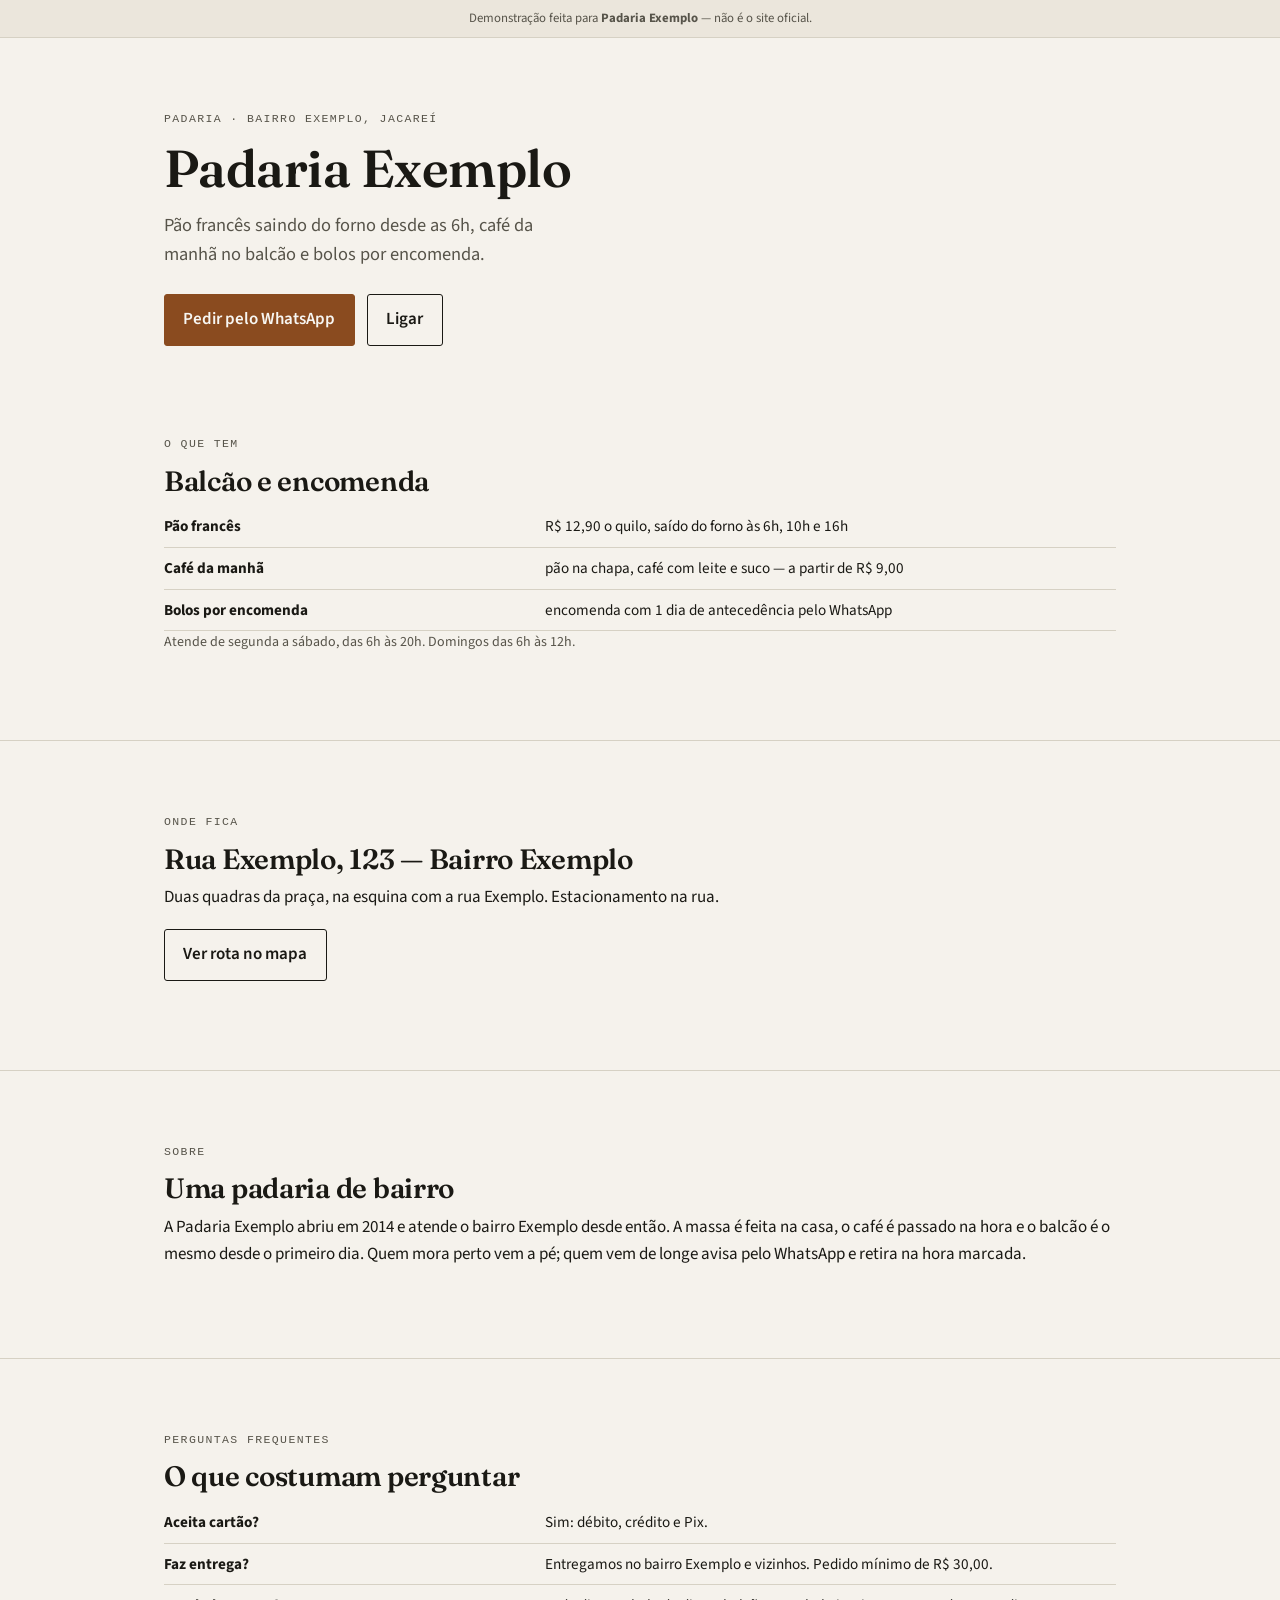
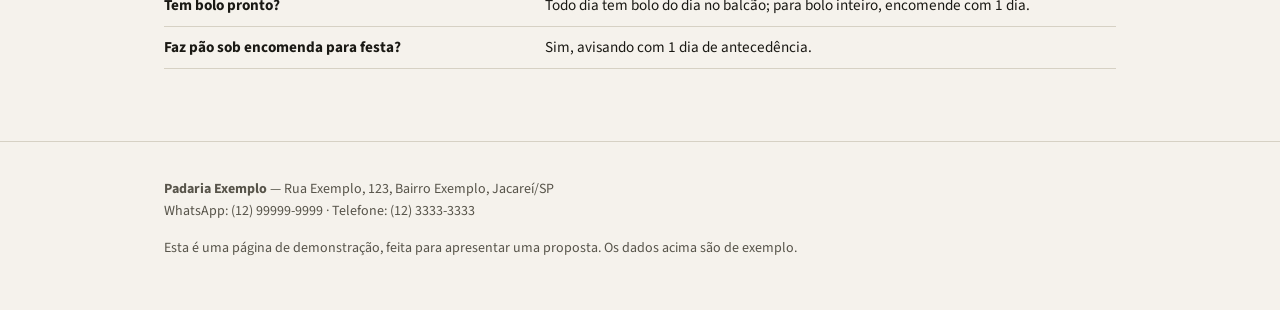
==== demos/_template/index.html @ 0478eab7 "chore: bootstrap demo pages repo - estrutura, tokens visuais (assets/base.css) e registro em demos.j" ====
<!DOCTYPE html>
<html lang="pt-BR">
<head>
<meta charset="utf-8">
<meta name="viewport" content="width=device-width, initial-scale=1">
<!-- TROCAR: nome do negócio + bairro + cidade -->
<title>Padaria Exemplo — padaria em Jacareí, SP</title>
<meta name="description" content="Padaria Exemplo: pães, bolos e café da manhã no bairro Exemplo, em Jacareí. Abre de segunda a sábado. Peça pelo WhatsApp.">
<meta name="robots" content="noindex, nofollow">
<meta name="color-scheme" content="light">
<!-- TROCAR: buscar as fontes que combinam com o segmento (ver architecture_docs/visual.md 2.3) -->
<link rel="preconnect" href="https://fonts.googleapis.com">
<link rel="preconnect" href="https://fonts.gstatic.com" crossorigin>
<link rel="stylesheet" href="https://fonts.googleapis.com/css2?family=Fraunces:opsz,wght@9..144,500;9..144,600&family=Source+Sans+3:wght@400;600&display=swap">
<link rel="stylesheet" href="../../assets/base.css">
<link rel="stylesheet" href="./demo.css">
</head>
<body>
<div class="demo-banner">Demonstração feita para <strong>Padaria Exemplo</strong> — não é o site oficial.</div>

<header class="topo">
  <div class="wrap">
    <p class="label">padaria · bairro exemplo, jacareí</p>
    <h1>Padaria Exemplo</h1>
    <!-- TROCAR: uma frase concreta do que o negócio faz (sem superlativo) -->
    <p class="lead">Pão francês saindo do forno desde as 6h, café da manhã no balcão e bolos por encomenda.</p>
    <!-- TROCAR: número de WhatsApp do negócio e mensagem pré-preenchida -->
    <p class="acoes">
      <a class="btn" href="https://wa.me/5512999999999?text=Ol%C3%A1%2C%20vi%20a%20p%C3%A1gina%20da%20padaria%20e%20quero%20fazer%20um%20pedido">Pedir pelo WhatsApp</a>
      <a class="btn btn--ghost" href="tel:+551233333333">Ligar</a>
    </p>
  </div>
</header>

<main>
  <section class="section">
    <div class="wrap">
      <p class="label">o que tem</p>
      <h2>Balcão e encomenda</h2>
      <!-- TROCAR: preços reais que o negócio publica. Sem preço inventado. -->
      <table class="simples">
        <tr><th>Pão francês</th><td>R$ 12,90 o quilo, saído do forno às 6h, 10h e 16h</td></tr>
        <tr><th>Café da manhã</th><td>pão na chapa, café com leite e suco — a partir de R$ 9,00</td></tr>
        <tr><th>Bolos por encomenda</th><td>encomenda com 1 dia de antecedência pelo WhatsApp</td></tr>
      </table>
      <!-- TROCAR: horário real -->
      <p class="small muted">Atende de segunda a sábado, das 6h às 20h. Domingos das 6h às 12h.</p>
    </div>
  </section>

  <section class="section">
    <div class="wrap">
      <p class="label">onde fica</p>
      <h2>Rua Exemplo, 123 — Bairro Exemplo</h2>
      <p>Duas quadras da praça, na esquina com a rua Exemplo. Estacionamento na rua.</p>
      <p><a class="btn btn--ghost" href="https://www.google.com/maps?q=Jacarei+SP">Ver rota no mapa</a></p>
    </div>
  </section>

  <section class="section">
    <div class="wrap">
      <p class="label">sobre</p>
      <h2>Uma padaria de bairro</h2>
      <!-- TROCAR: prosa de 1 parágrafo, escrita a partir do que o dono contou. Sem bullet, sem hipérbole. -->
      <p>A Padaria Exemplo abriu em 2014 e atende o bairro Exemplo desde então. A massa é feita na casa, o café é passado na hora e o balcão é o mesmo desde o primeiro dia. Quem mora perto vem a pé; quem vem de longe avisa pelo WhatsApp e retira na hora marcada.</p>
    </div>
  </section>

  <section class="section">
    <div class="wrap">
      <p class="label">perguntas frequentes</p>
      <h2>O que costumam perguntar</h2>
      <!-- TROCAR: as 4 perguntas que os clientes realmente fazem (aceita cartão? faz entrega? tem bolo pronto?) -->
      <table class="simples">
        <tr><th>Aceita cartão?</th><td>Sim: débito, crédito e Pix.</td></tr>
        <tr><th>Faz entrega?</th><td>Entregamos no bairro Exemplo e vizinhos. Pedido mínimo de R$ 30,00.</td></tr>
        <tr><th>Tem bolo pronto?</th><td>Todo dia tem bolo do dia no balcão; para bolo inteiro, encomende com 1 dia.</td></tr>
        <tr><th>Faz pão sob encomenda para festa?</th><td>Sim, avisando com 1 dia de antecedência.</td></tr>
      </table>
    </div>
  </section>
</main>

<footer class="rodape">
  <div class="wrap">
    <p><strong>Padaria Exemplo</strong> — Rua Exemplo, 123, Bairro Exemplo, Jacareí/SP<br>
    WhatsApp: (12) 99999-9999 · Telefone: (12) 3333-3333</p>
    <p class="small">Esta é uma página de demonstração, feita para apresentar uma proposta. Os dados acima são de exemplo.</p>
  </div>
</footer>
</body>
</html>
---- assets/base.css ----
/* Demos — tokens e base compartilhada.
   Nenhuma página declara cor, fonte ou espaçamento fora daqui (ver architecture_docs/visual.md). */

:root {
  /* cor */
  --paper: #f5f2ec;
  --paper-2: #ebe6dc;
  --ink: #1a1914;
  --ink-soft: #57544a;
  --rule: #d6d1c4;
  --accent: #1e4d45;
  --accent-ink: #f7f6f2;
  --alerta: #7a2e38;

  /* tipografia */
  --font-title: "Fraunces", Georgia, "Times New Roman", serif;
  --font-body: "Source Sans 3", system-ui, -apple-system, "Segoe UI", sans-serif;
  --font-mono: "JetBrains Mono", ui-monospace, SFMono-Regular, Menlo, monospace;
  --fs-base: 1.0625rem;      /* 17px */
  --fs-title: clamp(2rem, 6vw, 3.25rem);
  --fs-h2: clamp(1.35rem, 3vw, 1.75rem);
  --lh-body: 1.62;

  /* espaço e forma */
  --gap: 1rem;
  --gap-lg: 2.25rem;
  --sec: clamp(2.5rem, 7vw, 4.5rem);
  --radius: 3px;
  --maxw: 62rem;

  /* alvo de toque e foco (visual.md 2.4) */
  --tap: 3rem;
}

*, *::before, *::after { box-sizing: border-box; }

html { -webkit-text-size-adjust: 100%; }

body {
  margin: 0;
  background: var(--paper);
  color: var(--ink);
  font-family: var(--font-body);
  font-size: var(--fs-base);
  line-height: var(--lh-body);
  text-rendering: optimizeLegibility;
}

h1, h2, h3 { font-family: var(--font-title); font-weight: 600; line-height: 1.1; margin: 0 0 .5em; letter-spacing: -.01em; }
h1 { font-size: var(--fs-title); }
h2 { font-size: var(--fs-h2); }
h3 { font-size: 1.1rem; }
p { margin: 0 0 1em; }
a { color: inherit; }
img { max-width: 100%; height: auto; display: block; }
hr { border: 0; border-top: 1px solid var(--rule); margin: var(--gap-lg) 0; }

.wrap { width: 100%; max-width: var(--maxw); margin: 0 auto; padding: 0 1.25rem; }
.section { padding: var(--sec) 0; border-top: 1px solid var(--rule); }
.section:first-of-type { border-top: 0; }

/* rótulo técnico: a única coisa que usa mono */
.label {
  font-family: var(--font-mono);
  font-size: .72rem;
  letter-spacing: .12em;
  text-transform: uppercase;
  color: var(--ink-soft);
  margin: 0 0 .75rem;
}

.lead { font-size: 1.15rem; color: var(--ink-soft); max-width: 44ch; }
.muted { color: var(--ink-soft); }
.small { font-size: .875rem; }

/* botão: retângulo de raio pequeno, altura de toque garantida, sem pílula nem gradiente */
.btn {
  display: inline-flex; align-items: center; justify-content: center; gap: .5rem;
  min-height: var(--tap); padding: .7rem 1.15rem;
  background: var(--accent); color: var(--accent-ink);
  border: 1px solid var(--accent); border-radius: var(--radius);
  font: inherit; font-weight: 600; text-decoration: none; cursor: pointer;
}
.btn:hover { filter: brightness(1.08); }
.btn--ghost { background: transparent; color: var(--ink); border-color: var(--ink); }
:focus-visible { outline: 2px solid var(--accent); outline-offset: 2px; }

/* faixa de demonstração: presente em toda página de demo (ver decisions.md D3) */
.demo-banner {
  background: var(--paper-2); border-bottom: 1px solid var(--rule);
  font-size: .8rem; color: var(--ink-soft); padding: .5rem 1.25rem; text-align: center;
}

/* lista da home */
.lista { list-style: none; margin: 0; padding: 0; border-top: 1px solid var(--rule); }
.lista li { border-bottom: 1px solid var(--rule); }
.lista a.item, .lista .item-interno {
  display: grid; grid-template-columns: 1fr auto; gap: .35rem 1rem;
  align-items: baseline; padding: 1.1rem .25rem; text-decoration: none;
}
.lista a.item:hover { background: var(--paper-2); }
.item-nome { font-family: var(--font-title); font-size: 1.25rem; font-weight: 600; }
.item-meta { font-size: .85rem; color: var(--ink-soft); }
.item-status {
  font-family: var(--font-mono); font-size: .72rem; letter-spacing: .06em;
  text-transform: uppercase; color: var(--ink-soft); white-space: nowrap;
}
.item-interno { color: var(--ink-soft); }

/* tabela de duas colunas: precisa caber em 390px sem estourar (revisão em 430px de viewport) */
table.simples { width: 100%; border-collapse: collapse; font-size: .95rem; table-layout: fixed; }
table.simples th { width: 40%; }
table.simples th, table.simples td {
  text-align: left; padding: .5rem .75rem .5rem 0; border-bottom: 1px solid var(--rule);
  vertical-align: top; overflow-wrap: anywhere;
}

footer.rodape { border-top: 1px solid var(--rule); padding: var(--gap-lg) 0; font-size: .875rem; color: var(--ink-soft); }

@media (prefers-reduced-motion: reduce) { * { transition: none !important; animation: none !important; } }
---- demos/_template/demo.css ----
/* Estilo específico desta demo. O que é comum a todas vive em ../../assets/base.css.
   Aqui só entram a cor do negócio e ajustes de composição (ver architecture_docs/visual.md 2.2). */

/* TROCAR: cor tirada da fachada/placa do negócio (uma cor, não duas) */
body { --accent: #8a4b1f; }

.topo { padding: var(--sec) 0 0; }
.topo h1 { margin-bottom: .25em; }
.acoes { display: flex; flex-wrap: wrap; gap: .75rem; margin-top: 1.5rem; }
.section h2 { margin-bottom: .35em; }
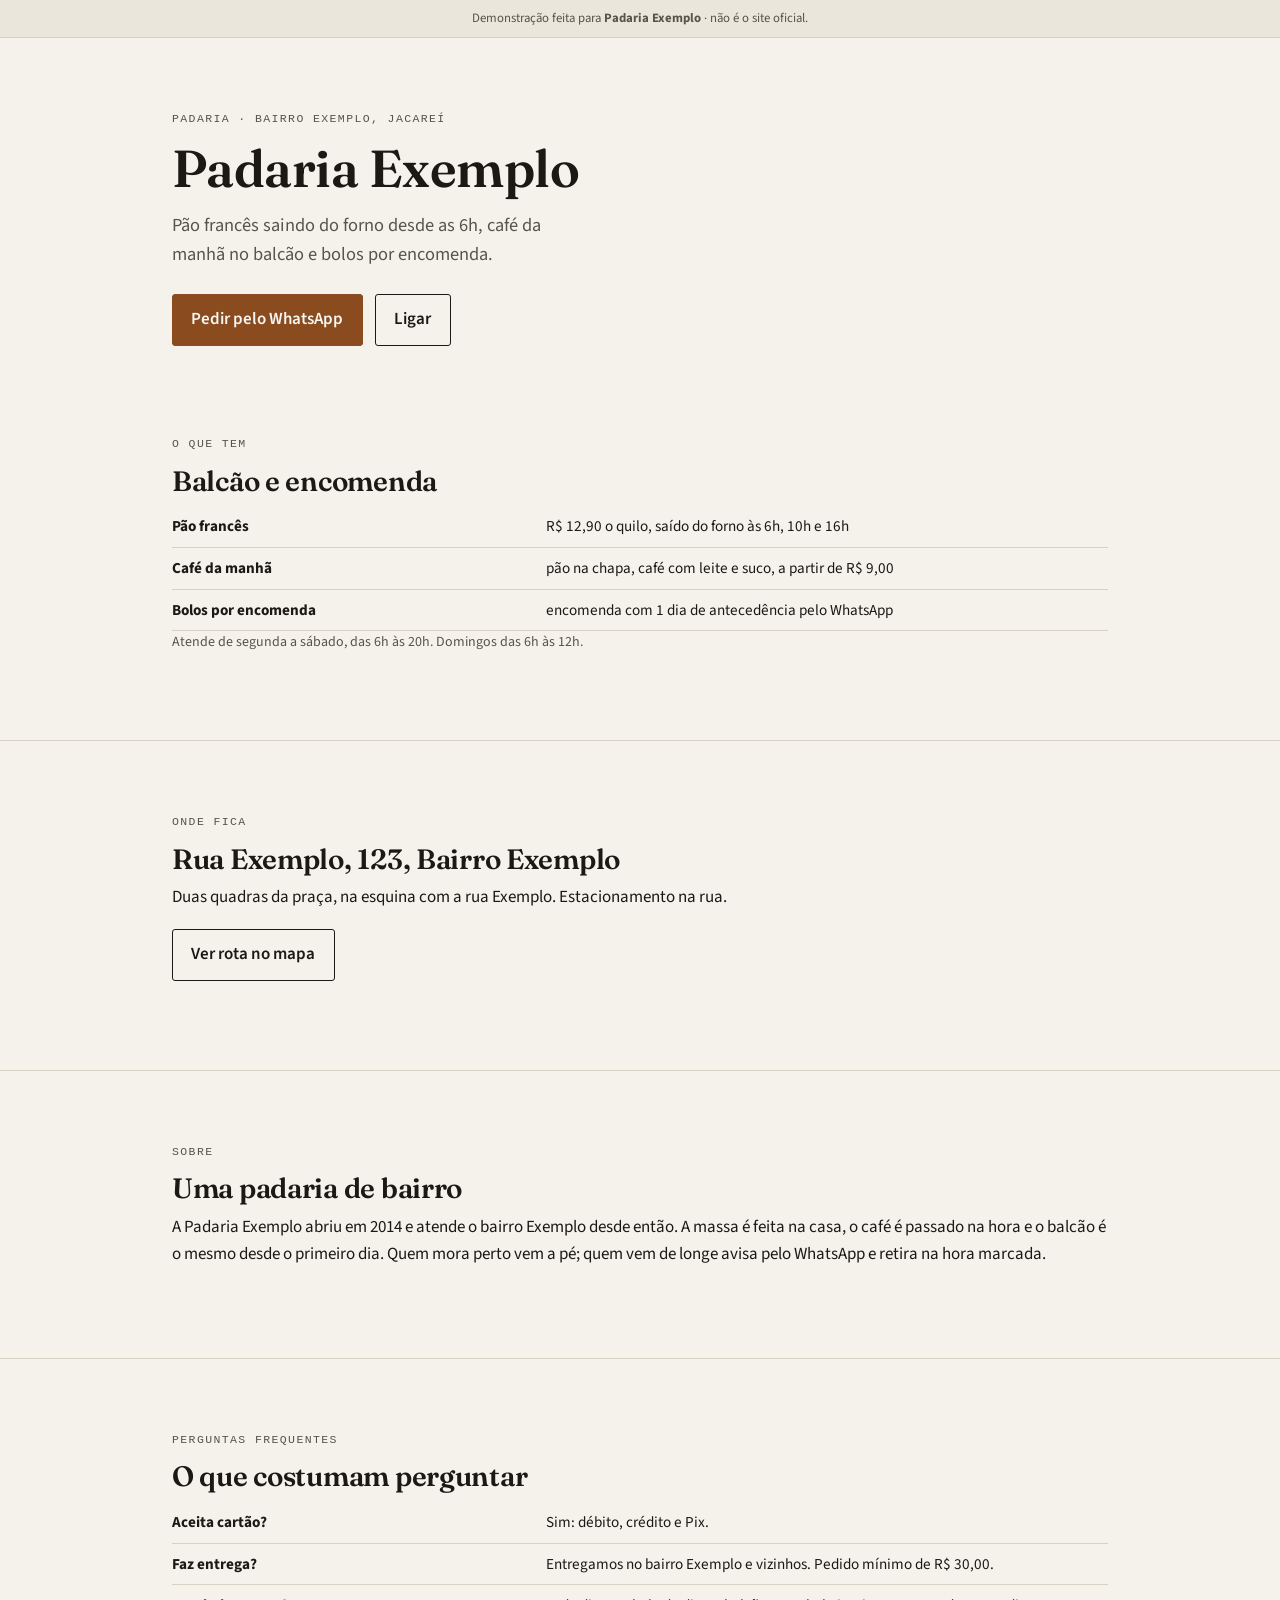
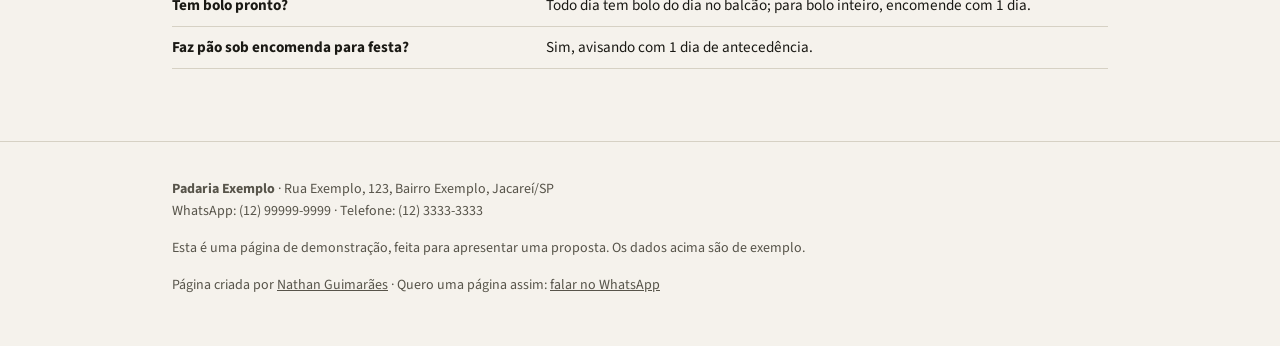
==== commit d65d9138: "Give every demo a way back: author link, WhatsApp CTA and social tags - Each demo footer now links t" ====
--- a/demos/_template/index.html
+++ b/demos/_template/index.html
@@ -4,7 +4,7 @@
 <meta charset="utf-8">
 <meta name="viewport" content="width=device-width, initial-scale=1">
 <!-- TROCAR: nome do negócio + bairro + cidade -->
-<title>Padaria Exemplo — padaria em Jacareí, SP</title>
+<title>Padaria Exemplo: padaria em Jacareí, SP</title>
 <meta name="description" content="Padaria Exemplo: pães, bolos e café da manhã no bairro Exemplo, em Jacareí. Abre de segunda a sábado. Peça pelo WhatsApp.">
 <meta name="robots" content="noindex, nofollow">
 <meta name="color-scheme" content="light">
@@ -16,7 +16,7 @@
 <link rel="stylesheet" href="./demo.css">
 </head>
 <body>
-<div class="demo-banner">Demonstração feita para <strong>Padaria Exemplo</strong> — não é o site oficial.</div>
+<div class="demo-banner">Demonstração feita para <strong>Padaria Exemplo</strong> · não é o site oficial.</div>
 
 <header class="topo">
   <div class="wrap">
@@ -40,7 +40,7 @@
       <!-- TROCAR: preços reais que o negócio publica. Sem preço inventado. -->
       <table class="simples">
         <tr><th>Pão francês</th><td>R$ 12,90 o quilo, saído do forno às 6h, 10h e 16h</td></tr>
-        <tr><th>Café da manhã</th><td>pão na chapa, café com leite e suco — a partir de R$ 9,00</td></tr>
+        <tr><th>Café da manhã</th><td>pão na chapa, café com leite e suco, a partir de R$ 9,00</td></tr>
         <tr><th>Bolos por encomenda</th><td>encomenda com 1 dia de antecedência pelo WhatsApp</td></tr>
       </table>
       <!-- TROCAR: horário real -->
@@ -51,7 +51,7 @@
   <section class="section">
     <div class="wrap">
       <p class="label">onde fica</p>
-      <h2>Rua Exemplo, 123 — Bairro Exemplo</h2>
+      <h2>Rua Exemplo, 123, Bairro Exemplo</h2>
       <p>Duas quadras da praça, na esquina com a rua Exemplo. Estacionamento na rua.</p>
       <p><a class="btn btn--ghost" href="https://www.google.com/maps?q=Jacarei+SP">Ver rota no mapa</a></p>
     </div>
@@ -83,9 +83,10 @@
 
 <footer class="rodape">
   <div class="wrap">
-    <p><strong>Padaria Exemplo</strong> — Rua Exemplo, 123, Bairro Exemplo, Jacareí/SP<br>
+    <p><strong>Padaria Exemplo</strong> · Rua Exemplo, 123, Bairro Exemplo, Jacareí/SP<br>
     WhatsApp: (12) 99999-9999 · Telefone: (12) 3333-3333</p>
     <p class="small">Esta é uma página de demonstração, feita para apresentar uma proposta. Os dados acima são de exemplo.</p>
+    <p class="small">Página criada por <a href="https://nathanguimaraes.com.br/" rel="noopener">Nathan Guimarães</a> · Quero uma página assim: <a href="https://wa.me/5512997640390?text=Ol%C3%A1%2C%20Nathan!%20Vi%20uma%20das%20p%C3%A1ginas%20de%20demonstra%C3%A7%C3%A3o%20e%20quero%20uma%20para%20o%20meu%20neg%C3%B3cio." rel="noopener">falar no WhatsApp</a></p>
   </div>
 </footer>
 </body>
--- a/assets/base.css
+++ b/assets/base.css
@@ -55,8 +55,8 @@
 img { max-width: 100%; height: auto; display: block; }
 hr { border: 0; border-top: 1px solid var(--rule); margin: var(--gap-lg) 0; }
 
-.wrap { width: 100%; max-width: var(--maxw); margin: 0 auto; padding: 0 1.25rem; }
-.section { padding: var(--sec) 0; border-top: 1px solid var(--rule); }
+.wrap { width: 100%; max-width: var(--maxw); margin: 0 auto; padding: 0 clamp(1.25rem, 5.2vw, 1.75rem); }
+.section { padding-block: var(--sec); border-top: 1px solid var(--rule); }
 .section:first-of-type { border-top: 0; }
 
 /* rótulo técnico: a única coisa que usa mono */
@@ -85,10 +85,22 @@
 .btn--ghost { background: transparent; color: var(--ink); border-color: var(--ink); }
 :focus-visible { outline: 2px solid var(--accent); outline-offset: 2px; }
 
+/* grade nunca deve estourar a largura: filhos de grid podem encolher */
+.hero-grid > *, .grade > *, .fatos > * { min-width: 0; }
+
+/* faixa final de contato: toda demo termina pedindo o contato */
+.cta-final { background: var(--accent); color: var(--accent-ink); padding: var(--sec) 0; border-top: 0; }
+.cta-final h2 { color: var(--accent-ink); }
+.cta-final p { color: var(--accent-ink); opacity: .92; max-width: 46ch; }
+.cta-final .label { color: var(--accent-ink); opacity: .8; }
+.cta-final .btn { background: var(--accent-ink); color: var(--accent); border-color: var(--accent-ink); }
+.cta-final .btn--ghost { background: transparent; color: var(--accent-ink); border-color: var(--accent-ink); }
+.cta-final .small { color: var(--accent-ink); opacity: .85; }
+
 /* faixa de demonstração: presente em toda página de demo (ver decisions.md D3) */
 .demo-banner {
   background: var(--paper-2); border-bottom: 1px solid var(--rule);
-  font-size: .8rem; color: var(--ink-soft); padding: .5rem 1.25rem; text-align: center;
+  font-size: .8rem; color: var(--ink-soft); padding: .5rem clamp(1.25rem, 5.2vw, 1.75rem); text-align: center;
 }
 
 /* lista da home */
--- a/demos/_template/demo.css
+++ b/demos/_template/demo.css
@@ -4,7 +4,7 @@
 /* TROCAR: cor tirada da fachada/placa do negócio (uma cor, não duas) */
 body { --accent: #8a4b1f; }
 
-.topo { padding: var(--sec) 0 0; }
+.topo { padding-block: var(--sec) 0; }
 .topo h1 { margin-bottom: .25em; }
 .acoes { display: flex; flex-wrap: wrap; gap: .75rem; margin-top: 1.5rem; }
 .section h2 { margin-bottom: .35em; }
